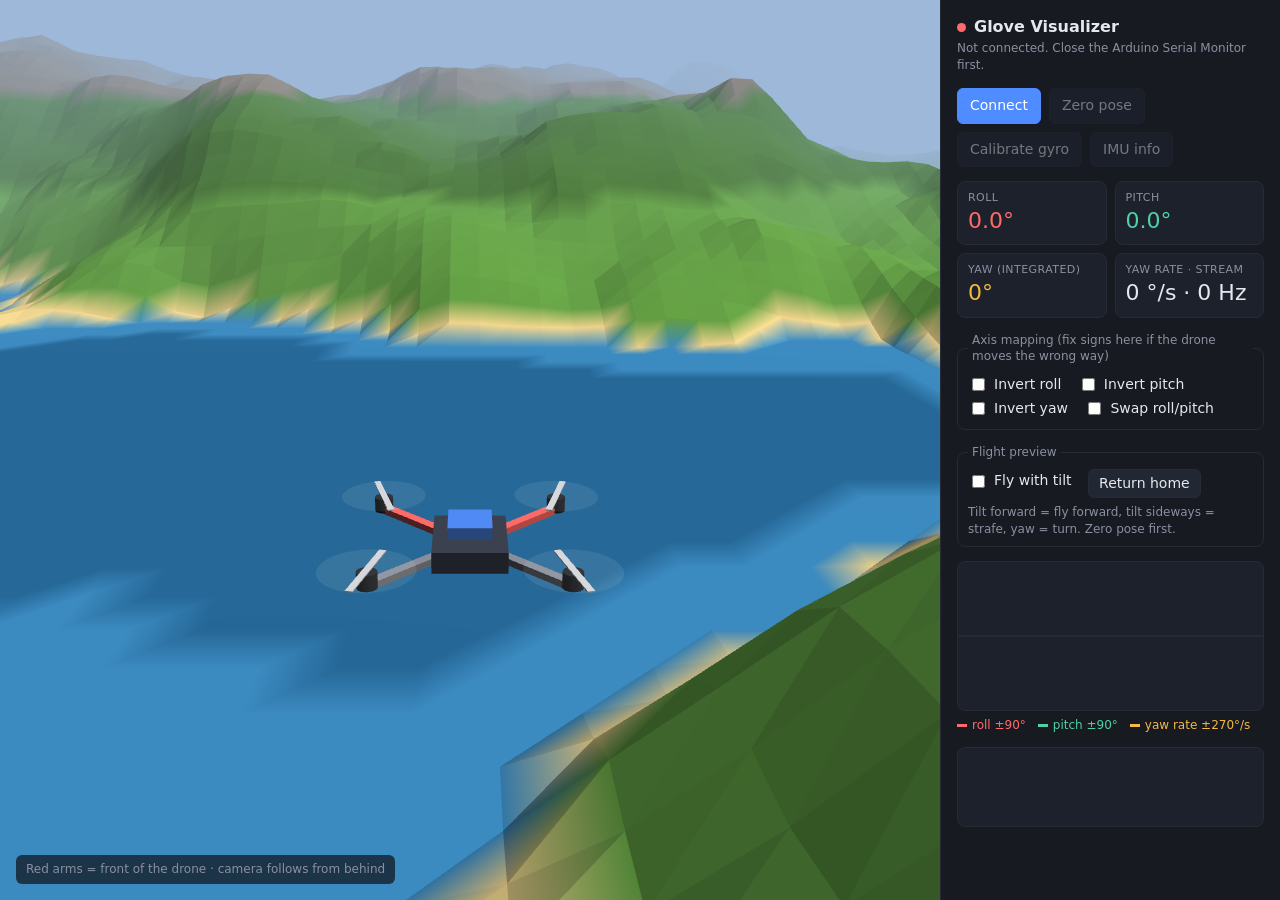
==== tools/visualizer/index.html @ 8fbd4a49 "Initial commit: glove firmware and 3D visualizer - NU-40 DK firmware streams roll/pitch/yaw rate fro" ====
<!doctype html>
<html lang="en">
<head>
<meta charset="utf-8">
<meta name="viewport" content="width=device-width, initial-scale=1">
<title>Glove Visualizer</title>
<style>
  :root {
    --bg: #0f1115; --panel: #171a21; --border: #262b36; --text: #e6e8ee; --muted: #8a90a0;
    --accent: #4f8cff; --roll: #ff6b6b; --pitch: #4fd1a5; --yaw: #f5b942; --ok: #4fd1a5; --bad: #ff6b6b;
  }
  * { box-sizing: border-box; }
  html, body { height: 100%; }
  body {
    margin: 0; background: var(--bg); color: var(--text);
    font: 14px/1.4 system-ui, -apple-system, "Segoe UI", sans-serif;
    display: grid; grid-template-columns: 1fr 340px; overflow: hidden;
  }
  #view { position: relative; min-width: 0; min-height: 0; }
  #view canvas { display: block; width: 100%; height: 100%; }
  #hint {
    position: absolute; left: 16px; bottom: 16px; color: var(--muted); font-size: 12px;
    background: rgba(15,17,21,.7); padding: 6px 10px; border-radius: 6px;
  }
  aside {
    background: var(--panel); border-left: 1px solid var(--border);
    padding: 16px; display: flex; flex-direction: column; gap: 14px; overflow-y: auto;
  }
  h1 { font-size: 16px; margin: 0; display: flex; align-items: center; gap: 8px; }
  .dot { width: 9px; height: 9px; border-radius: 50%; background: var(--bad); }
  .dot.on { background: var(--ok); }
  #status { color: var(--muted); font-size: 12px; margin-top: 2px; }
  .buttons { display: flex; flex-wrap: wrap; gap: 8px; }
  button {
    background: #222734; color: var(--text); border: 1px solid var(--border);
    padding: 7px 12px; border-radius: 6px; font: inherit; cursor: pointer;
  }
  button:hover:not(:disabled) { border-color: var(--accent); }
  button.primary { background: var(--accent); border-color: var(--accent); color: #fff; }
  button:disabled { opacity: .45; cursor: default; }
  .readouts { display: grid; grid-template-columns: 1fr 1fr; gap: 8px; }
  .card { background: #1d212b; border: 1px solid var(--border); border-radius: 8px; padding: 8px 10px; }
  .card .label { font-size: 11px; color: var(--muted); text-transform: uppercase; letter-spacing: .04em; }
  .card .value { font-size: 22px; font-variant-numeric: tabular-nums; }
  .roll .value { color: var(--roll); } .pitch .value { color: var(--pitch); } .yaw .value { color: var(--yaw); }
  fieldset { border: 1px solid var(--border); border-radius: 8px; margin: 0; padding: 8px 10px; }
  legend { color: var(--muted); font-size: 12px; padding: 0 4px; }
  label.chk { display: inline-flex; align-items: center; gap: 6px; margin: 2px 12px 2px 0; cursor: pointer; }
  #chart { width: 100%; height: 150px; background: #1d212b; border: 1px solid var(--border); border-radius: 8px; }
  .legend { display: flex; gap: 12px; font-size: 12px; color: var(--muted); }
  .legend span::before { content: ""; display: inline-block; width: 10px; height: 3px; margin-right: 5px; vertical-align: middle; background: currentColor; }
  #log {
    margin: 0; min-height: 80px; max-height: 160px; overflow-y: auto; font: 12px/1.35 ui-monospace, Consolas, monospace;
    background: #1d212b; border: 1px solid var(--border); border-radius: 8px; padding: 8px; color: var(--muted); white-space: pre-wrap;
  }
  @media (max-width: 760px) {
    body { grid-template-columns: 1fr; grid-template-rows: 55vh auto; overflow: auto; }
    aside { border-left: 0; border-top: 1px solid var(--border); }
  }
</style>
</head>
<body>
  <div id="view"><div id="hint">Red arms = front of the drone · camera follows from behind</div></div>
  <aside>
    <div>
      <h1><span id="dot" class="dot"></span>Glove Visualizer</h1>
      <div id="status">Not connected. Close the Arduino Serial Monitor first.</div>
    </div>
    <div class="buttons">
      <button id="connect" class="primary">Connect</button>
      <button id="zero" disabled title="Sends 'c': current hand pose becomes level">Zero pose</button>
      <button id="gyro" disabled title="Sends 'g': re-measures gyro bias, keep the glove still ~1 s">Calibrate gyro</button>
      <button id="info" disabled title="Sends 'i': prints IMU info">IMU info</button>
    </div>
    <div class="readouts">
      <div class="card roll"><div class="label">Roll</div><div class="value" id="vRoll">0.0°</div></div>
      <div class="card pitch"><div class="label">Pitch</div><div class="value" id="vPitch">0.0°</div></div>
      <div class="card yaw"><div class="label">Yaw (integrated)</div><div class="value" id="vYaw">0.0°</div></div>
      <div class="card"><div class="label">Yaw rate · Stream</div><div class="value" id="vRate">0 °/s</div></div>
    </div>
    <fieldset>
      <legend>Axis mapping (fix signs here if the drone moves the wrong way)</legend>
      <label class="chk"><input type="checkbox" id="invRoll">Invert roll</label>
      <label class="chk"><input type="checkbox" id="invPitch">Invert pitch</label>
      <label class="chk"><input type="checkbox" id="invYaw">Invert yaw</label>
      <label class="chk"><input type="checkbox" id="swapRP">Swap roll/pitch</label>
    </fieldset>
    <fieldset>
      <legend>Flight preview</legend>
      <label class="chk"><input type="checkbox" id="fly">Fly with tilt</label>
      <button id="home" style="padding:4px 10px">Return home</button>
      <div id="flightInfo" style="color:var(--muted);font-size:12px;margin-top:6px">Tilt forward = fly forward, tilt sideways = strafe, yaw = turn. Zero pose first.</div>
    </fieldset>
    <div>
      <canvas id="chart"></canvas>
      <div class="legend">
        <span style="color:var(--roll)">roll ±90°</span>
        <span style="color:var(--pitch)">pitch ±90°</span>
        <span style="color:var(--yaw)">yaw rate ±270°/s</span>
      </div>
    </div>
    <pre id="log"></pre>
  </aside>

<script src="three.min.js"></script>
<script>
// ---------- Stream format from firmware/glove/glove.ino ----------
// G,<seq>,<roll_deg>,<pitch_deg>,<yaw_rate_dps>,<flex0>,<flex1>  at 50 Hz
const SAMPLE_DT = 0.02;       // s per sample (seq step)
const YAW_DEADBAND = 1.0;     // dps; ignore gyro noise so integrated yaw does not creep
const HISTORY = 500;          // chart samples (10 s)

const $ = (id) => document.getElementById(id);
const state = { roll: 0, pitch: 0, yaw: 0, yawRate: 0, lastSeq: null, samples: 0, hz: 0 };
const history = [];

// ---------- Axis mapping toggles (remembered per browser) ----------
const opts = { invRoll: false, invPitch: false, invYaw: false, swapRP: false, fly: false };
// v2: firmware now outputs the drone-frame sign convention, so old saved inversions are dropped.
const OPTS_KEY = 'gloveVizOpts.v2';
try { Object.assign(opts, JSON.parse(localStorage.getItem(OPTS_KEY) || '{}')); } catch {}
for (const k of Object.keys(opts)) {
  $(k).checked = opts[k];
  $(k).onchange = () => {
    opts[k] = $(k).checked;
    try { localStorage.setItem(OPTS_KEY, JSON.stringify(opts)); } catch {}
  };
}

function mapped() {
  let r = state.roll, p = state.pitch;
  if (opts.swapRP) [r, p] = [p, r];
  return {
    roll: opts.invRoll ? -r : r,
    pitch: opts.invPitch ? -p : p,
    yaw: opts.invYaw ? -state.yaw : state.yaw,
    yawRate: opts.invYaw ? -state.yawRate : state.yawRate,
  };
}

// ---------- Log ----------
function log(msg) {
  const el = $('log');
  el.textContent += msg + '\n';
  const lines = el.textContent.split('\n');
  if (lines.length > 80) el.textContent = lines.slice(-80).join('\n');
  el.scrollTop = el.scrollHeight;
}

// ---------- Web Serial ----------
let port = null, reader = null, writer = null, pipeDone = null;

function setConnected(on) {
  $('dot').classList.toggle('on', on);
  $('connect').textContent = on ? 'Disconnect' : 'Connect';
  $('zero').disabled = !on;
  $('gyro').disabled = !on;
  $('info').disabled = !on;
  $('status').textContent = on ? 'Connected, waiting for data…' : 'Not connected. Close the Arduino Serial Monitor first.';
}

async function connect() {
  if (!('serial' in navigator)) { log('Web Serial is not available. Use Chrome or Edge.'); return; }
  try {
    port = await navigator.serial.requestPort();
    await port.open({ baudRate: 115200 });
  } catch (e) {
    log('Could not open port: ' + e.message + '\n(Is the Arduino Serial Monitor still open?)');
    port = null;
    return;
  }
  writer = port.writable.getWriter();
  state.lastSeq = null;
  setConnected(true);
  readLoop();
}

async function disconnect() {
  try { await reader?.cancel(); } catch {}
  try { await pipeDone; } catch {}
  try { writer?.releaseLock(); } catch {}
  try { await port?.close(); } catch {}
  port = reader = writer = pipeDone = null;
  setConnected(false);
}

async function readLoop() {
  const decoder = new TextDecoderStream();
  pipeDone = port.readable.pipeTo(decoder.writable).catch(() => {});
  reader = decoder.readable.getReader();
  let buf = '';
  try {
    for (;;) {
      const { value, done } = await reader.read();
      if (done) break;
      buf += value;
      let i;
      while ((i = buf.indexOf('\n')) >= 0) {
        handleLine(buf.slice(0, i).trim());
        buf = buf.slice(i + 1);
      }
    }
  } catch (e) {
    log('Read stopped: ' + e.message);
  }
  if (port) disconnect();
}

async function send(ch) {
  try { await writer?.write(new TextEncoder().encode(ch)); } catch (e) { log('Send failed: ' + e.message); }
}

function handleLine(line) {
  if (!line) return;
  if (!line.startsWith('G,')) { log(line); return; }
  const p = line.split(',');
  if (p.length < 5) return;
  const seq = Number(p[1]);
  // Seq gaps give the real elapsed time; a reset board (seq goes backwards) contributes 0.
  const steps = state.lastSeq === null ? 0 : Math.min(Math.max(seq - state.lastSeq, 0), 50);
  state.lastSeq = seq;
  state.roll = Number(p[2]);
  state.pitch = Number(p[3]);
  state.yawRate = Number(p[4]);
  if (Math.abs(state.yawRate) > YAW_DEADBAND) state.yaw += state.yawRate * steps * SAMPLE_DT;
  state.samples++;
  const m = mapped();
  history.push([m.roll, m.pitch, m.yawRate]);
  if (history.length > HISTORY) history.shift();
}

$('connect').onclick = () => (port ? disconnect() : connect());
$('zero').onclick = () => { send('c'); state.yaw = 0; };
$('gyro').onclick = () => { send('g'); log('Calibrating gyro, keep the glove still…'); };
$('info').onclick = () => send('i');
if ('serial' in navigator) {
  navigator.serial.addEventListener('disconnect', (e) => { if (e.target === port) { log('Device unplugged.'); disconnect(); } });
} else {
  log('Web Serial is not available in this browser. Open this page in Chrome or Edge.');
}

setInterval(() => {
  state.hz = state.samples;
  state.samples = 0;
  if (port) $('status').textContent = state.hz ? `Streaming at ${state.hz} Hz` : 'Connected, no data (check the board is running glove.ino)';
}, 1000);

// ---------- 3D scene: a quadcopter that follows the glove ----------
const view = $('view');
const renderer = new THREE.WebGLRenderer({ antialias: true });
renderer.setPixelRatio(window.devicePixelRatio);
view.prepend(renderer.domElement);

const SKY = 0x9db8d9;
const scene = new THREE.Scene();
scene.background = new THREE.Color(SKY);
scene.fog = new THREE.Fog(SKY, 70, 190);
const camera = new THREE.PerspectiveCamera(50, 1, 0.1, 600);

scene.add(new THREE.HemisphereLight(0xeaf2ff, 0x4a3f30, 0.6));
const sun = new THREE.DirectionalLight(0xfff3dd, 0.8);
sun.position.set(60, 100, 40);
scene.add(sun);

// ---------- Procedural terrain (infinite: the mesh re-centres under the drone) ----------
// 1 unit = 1 m. Heights come from fractal value noise, so the same world spot always
// has the same height no matter where the mesh is centred.
function hash(x, z) {
  let h = (Math.imul(x, 374761393) + Math.imul(z, 668265263)) | 0;
  h = Math.imul(h ^ (h >>> 13), 1274126177);
  return ((h ^ (h >>> 16)) >>> 0) / 4294967296;
}
function valueNoise(x, z) {
  const xi = Math.floor(x), zi = Math.floor(z);
  const xf = x - xi, zf = z - zi;
  const u = xf * xf * (3 - 2 * xf), v = zf * zf * (3 - 2 * zf);
  const a = hash(xi, zi), b = hash(xi + 1, zi), c = hash(xi, zi + 1), d = hash(xi + 1, zi + 1);
  return a + (b - a) * u + (c - a) * v + (a - b - c + d) * u * v;
}
function terrainHeight(x, z) {
  let n = 0, amp = 0.5, f = 0.011;
  for (let o = 0; o < 5; o++) { n += amp * valueNoise(x * f + 100, z * f + 100); amp *= 0.5; f *= 2; }
  n /= 0.96875;                                   // normalise 5 octaves to 0..1
  return Math.pow(n, 1.7) * 75 - 12;              // < 0 is under water
}
const TERRAIN_COLORS = [                          // [max height, color]
  [-4, new THREE.Color(0x1d5580)], [0, new THREE.Color(0x2f72a3)],     // deep / shallow water
  [1.5, new THREE.Color(0xc2ad74)], [10, new THREE.Color(0x4f8236)],   // sand / grass
  [20, new THREE.Color(0x3a6229)], [30, new THREE.Color(0x6b6257)],    // forest / rock
  [Infinity, new THREE.Color(0xe8ecf0)],                               // snow
];
function terrainColor(h) {
  for (const [max, c] of TERRAIN_COLORS) if (h < max) return c;
}

const T_SIZE = 400, T_SEG = 160, T_CELL = T_SIZE / T_SEG;
const terrainGeo = new THREE.PlaneGeometry(T_SIZE, T_SIZE, T_SEG, T_SEG);
terrainGeo.rotateX(-Math.PI / 2);
const tPos = terrainGeo.attributes.position;
const tBase = Float32Array.from(tPos.array);       // local x/z of every vertex
terrainGeo.setAttribute('color', new THREE.BufferAttribute(new Float32Array(tPos.count * 3), 3));
const terrain = new THREE.Mesh(terrainGeo, new THREE.MeshStandardMaterial({
  vertexColors: true, flatShading: true, roughness: 0.95, metalness: 0,
}));
scene.add(terrain);

function buildTerrain(cx, cz) {
  // Snap to the grid so vertices always land on the same world points (no "swimming").
  cx = Math.round(cx / T_CELL) * T_CELL;
  cz = Math.round(cz / T_CELL) * T_CELL;
  const col = terrainGeo.attributes.color;
  for (let i = 0; i < tPos.count; i++) {
    const h = terrainHeight(cx + tBase[i * 3], cz + tBase[i * 3 + 2]);
    tPos.setY(i, Math.max(h, 0));
    const c = terrainColor(h);
    col.setXYZ(i, c.r, c.g, c.b);
  }
  tPos.needsUpdate = true;
  col.needsUpdate = true;
  terrainGeo.computeBoundingSphere();
  terrain.position.set(cx, 0, cz);
}

// Blob shadow under the drone: cheap depth cue for height above ground
const shadow = new THREE.Mesh(new THREE.CircleGeometry(1.5, 32),
  new THREE.MeshBasicMaterial({ color: 0x000000, transparent: true, opacity: 0.3, depthWrite: false }));
shadow.rotation.x = -Math.PI / 2;
scene.add(shadow);

const drone = new THREE.Group();
scene.add(drone);
const mat = (color, extra = {}) => new THREE.MeshStandardMaterial({ color, roughness: 0.6, metalness: 0.2, ...extra });

drone.add(new THREE.Mesh(new THREE.BoxGeometry(0.75, 0.22, 0.95), mat(0x3a4150)));
const canopy = new THREE.Mesh(new THREE.BoxGeometry(0.45, 0.12, 0.5), mat(0x4f8cff));
canopy.position.set(0, 0.17, -0.1);
drone.add(canopy);

// Front is -Z. Front arms red, rear arms grey, so heading is obvious.
const rotors = [];
const R = 0.95;
[[-R, -R, 0xff6b6b, 1], [R, -R, 0xff6b6b, -1], [-R, R, 0x8a90a0, -1], [R, R, 0x8a90a0, 1]].forEach(([x, z, color, dir]) => {
  const len = Math.hypot(x, z);
  const arm = new THREE.Mesh(new THREE.BoxGeometry(0.11, 0.07, len), mat(color));
  arm.position.set(x / 2, 0, z / 2);
  arm.rotation.y = Math.atan2(x, z);
  drone.add(arm);

  const motor = new THREE.Mesh(new THREE.CylinderGeometry(0.1, 0.1, 0.16, 20), mat(0x22262f));
  motor.position.set(x, 0.06, z);
  drone.add(motor);

  const disc = new THREE.Mesh(new THREE.CylinderGeometry(0.46, 0.46, 0.01, 40),
    mat(0xffffff, { transparent: true, opacity: 0.08 }));
  disc.position.set(x, 0.15, z);
  drone.add(disc);

  const blade = new THREE.Mesh(new THREE.BoxGeometry(0.9, 0.012, 0.07), mat(0xd7dbe5));
  blade.position.set(x, 0.155, z);
  blade.userData.dir = dir;
  drone.add(blade);
  rotors.push(blade);
});

function resize() {
  const w = view.clientWidth, h = view.clientHeight;
  renderer.setSize(w, h, false);
  camera.aspect = w / Math.max(h, 1);
  camera.updateProjectionMatrix();
}
new ResizeObserver(resize).observe(view);
resize();

// ---------- Strip chart ----------
const chart = $('chart');
const ctx = chart.getContext('2d');
const css = (v) => getComputedStyle(document.documentElement).getPropertyValue(v).trim();
const series = [[0, 90, css('--roll')], [1, 90, css('--pitch')], [2, 270, css('--yaw')]];

function drawChart() {
  const dpr = window.devicePixelRatio || 1;
  const w = chart.clientWidth, h = chart.clientHeight;
  if (chart.width !== w * dpr || chart.height !== h * dpr) { chart.width = w * dpr; chart.height = h * dpr; }
  ctx.setTransform(dpr, 0, 0, dpr, 0, 0);
  ctx.clearRect(0, 0, w, h);
  ctx.strokeStyle = '#2c3240';
  ctx.lineWidth = 1;
  ctx.beginPath(); ctx.moveTo(0, h / 2); ctx.lineTo(w, h / 2); ctx.stroke();
  for (const [idx, range, color] of series) {
    ctx.strokeStyle = color;
    ctx.lineWidth = 1.5;
    ctx.beginPath();
    history.forEach((s, i) => {
      const x = (i / (HISTORY - 1)) * w;
      const y = h / 2 - Math.max(-1, Math.min(1, s[idx] / range)) * (h / 2 - 4);
      i ? ctx.lineTo(x, y) : ctx.moveTo(x, y);
    });
    ctx.stroke();
  }
}

// ---------- Flight preview: simple velocity model, like the sim bridge will use ----------
const HOVER_AGL = 9;          // m above ground (no throttle input yet)
const TILT_DEADBAND = 3;      // deg of tilt ignored, so a resting hand does not drift
const FULL_TILT = 30;         // deg of tilt for full speed
const MAX_SPEED = 15;         // m/s
const flight = { pos: new THREE.Vector3(0, 0, 0), vel: new THREE.Vector3(), alt: HOVER_AGL, terrainAt: null };

function tiltAxis(deg) {
  const a = Math.abs(deg);
  if (a < TILT_DEADBAND) return 0;
  return Math.sign(deg) * Math.min((a - TILT_DEADBAND) / (FULL_TILT - TILT_DEADBAND), 1);
}

// Home = nearest low, dry spot with an open view ahead (-Z), searched outward from the origin.
const HOME = (() => {
  for (let r = 0; r < 3000; r += 10) {
    for (let a = 0; a < 2 * Math.PI; a += 0.4) {
      const x = r * Math.cos(a), z = r * Math.sin(a), h = terrainHeight(x, z);
      if (h < 2 || h > 6) continue;
      let open = true;
      for (let d = 20; d <= 100 && open; d += 20) open = terrainHeight(x, z - d) < h + 10;
      if (open) return new THREE.Vector3(x, 0, z);
    }
  }
  return new THREE.Vector3();
})();

function goHome() {
  flight.pos.copy(HOME);
  flight.vel.set(0, 0, 0);
  flight.alt = Math.max(terrainHeight(HOME.x, HOME.z), 0) + HOVER_AGL;
  buildTerrain(HOME.x, HOME.z);
  flight.terrainAt = HOME.clone();
  camera.position.set(HOME.x, flight.alt + 4, HOME.z + 9);
}
$('home').onclick = goHome;
goHome();

// ---------- Render loop ----------
const D2R = Math.PI / 180;
const shown = { roll: 0, pitch: 0, yaw: 0 };
const clock = new THREE.Clock();
const fwd = new THREE.Vector3(), right = new THREE.Vector3(), target = new THREE.Vector3();
function frame() {
  requestAnimationFrame(frame);
  const dt = Math.min(clock.getDelta(), 0.05);
  const m = mapped();
  // Light smoothing so 50 Hz data looks fluid at 60+ fps
  shown.roll += (m.roll - shown.roll) * 0.35;
  shown.pitch += (m.pitch - shown.pitch) * 0.35;
  shown.yaw += (m.yaw - shown.yaw) * 0.35;
  // +pitch = nose up, +roll = right side down, +yaw = nose right
  drone.rotation.set(shown.pitch * D2R, -shown.yaw * D2R, -shown.roll * D2R, 'YXZ');
  for (const b of rotors) b.rotation.y += 0.45 * b.userData.dir;

  // Heading vectors (front of the drone is -Z at yaw 0)
  const psi = shown.yaw * D2R;
  fwd.set(Math.sin(psi), 0, -Math.cos(psi));
  right.set(Math.cos(psi), 0, Math.sin(psi));

  // Nose down (negative pitch) flies forward, right side down (positive roll) strafes right
  target.set(0, 0, 0);
  if (opts.fly) {
    target.addScaledVector(fwd, -tiltAxis(m.pitch) * MAX_SPEED);
    target.addScaledVector(right, tiltAxis(m.roll) * MAX_SPEED);
  }
  flight.vel.lerp(target, Math.min(1, dt * 2.5));
  flight.pos.addScaledVector(flight.vel, dt);

  // Altitude hold above the terrain, smoothed so it glides over hills
  const ground = Math.max(terrainHeight(flight.pos.x, flight.pos.z), 0);
  flight.alt += (ground + HOVER_AGL - flight.alt) * Math.min(1, dt * 1.5);
  flight.alt = Math.max(flight.alt, ground + 2);
  drone.position.set(flight.pos.x, flight.alt, flight.pos.z);
  shadow.position.set(flight.pos.x, ground + 0.15, flight.pos.z);
  shadow.material.opacity = 0.35 * Math.max(0, 1 - (flight.alt - ground) / 30);

  // Keep the terrain mesh centred under the drone
  if (Math.hypot(flight.pos.x - flight.terrainAt.x, flight.pos.z - flight.terrainAt.z) > 25) {
    buildTerrain(flight.pos.x, flight.pos.z);
    flight.terrainAt.copy(flight.pos);
  }

  // Chase camera: behind and above, looking a little ahead of the drone
  target.copy(drone.position).addScaledVector(fwd, -9);
  target.y += 4;
  camera.position.lerp(target, Math.min(1, dt * 5));
  camera.position.y = Math.max(camera.position.y, Math.max(terrainHeight(camera.position.x, camera.position.z), 0) + 1.5);
  target.copy(drone.position).addScaledVector(fwd, 3);
  camera.lookAt(target);

  const speed = Math.hypot(flight.vel.x, flight.vel.z);
  $('flightInfo').textContent = opts.fly
    ? `Speed ${speed.toFixed(1)} m/s · altitude ${(flight.alt - ground).toFixed(0)} m above ground · ${Math.hypot(flight.pos.x, flight.pos.z).toFixed(0)} m from home`
    : 'Tilt forward = fly forward, tilt sideways = strafe, yaw = turn. Zero pose first.';

  $('vRoll').textContent = m.roll.toFixed(1) + '°';
  $('vPitch').textContent = m.pitch.toFixed(1) + '°';
  $('vYaw').textContent = m.yaw.toFixed(0) + '°';
  $('vRate').textContent = `${m.yawRate.toFixed(0)} °/s · ${state.hz} Hz`;

  drawChart();
  renderer.render(scene, camera);
}
frame();
</script>
</body>
</html>
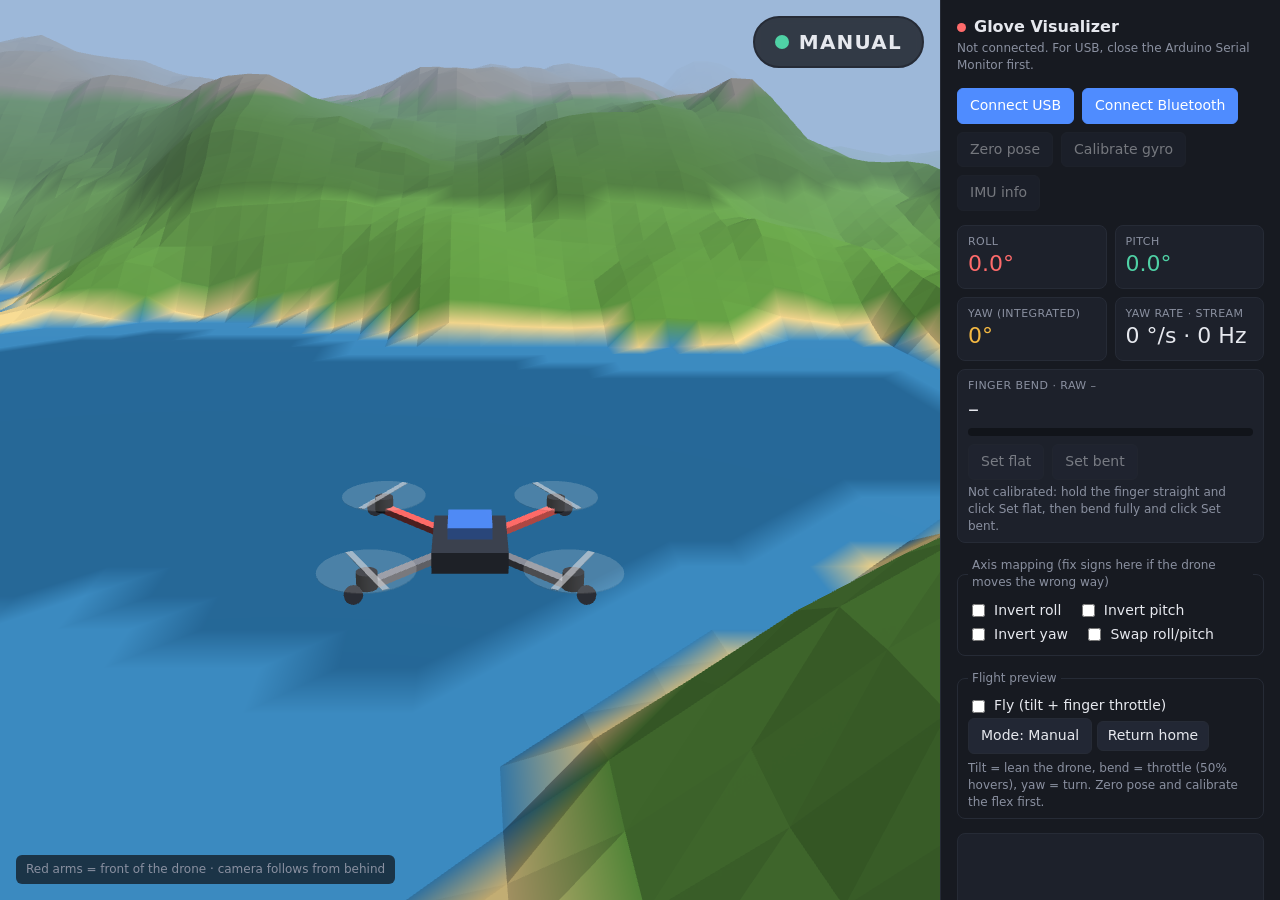
==== commit 4902b0a1: "Add flex throttle, buttons, AI mode, BLE link and flight physics Firmware: - Flex sensor on A1 (P0.0" ====
--- a/tools/visualizer/index.html
+++ b/tools/visualizer/index.html
@@ -21,6 +21,30 @@
   #hint {
     position: absolute; left: 16px; bottom: 16px; color: var(--muted); font-size: 12px;
     background: rgba(15,17,21,.7); padding: 6px 10px; border-radius: 6px;
+  }
+  #modeBadge {
+    position: absolute; top: 16px; right: 16px; display: flex; align-items: center; gap: 10px;
+    padding: 10px 20px; border-radius: 999px; font-weight: 700; font-size: 20px; letter-spacing: .06em;
+    background: rgba(15,17,21,.75); border: 2px solid var(--border); color: var(--text);
+    backdrop-filter: blur(4px); transition: background .2s, border-color .2s, color .2s;
+  }
+  #modeBadge .pip { width: 14px; height: 14px; border-radius: 50%; background: var(--ok); }
+  #modeBadge.ai {
+    padding: 14px 28px; font-size: 34px; letter-spacing: .1em;
+    background: var(--yaw); border-color: #fff; color: #1a1305;
+    box-shadow: 0 0 0 0 rgba(245,185,66,.7); animation: aiGlow 1.4s ease-out infinite;
+  }
+  #modeBadge.ai .pip { width: 20px; height: 20px; background: #1a1305; animation: pulse 1s ease-in-out infinite; }
+  #aiBanner {
+    position: absolute; left: 0; right: 0; top: 0; height: 6px; background: var(--yaw);
+    display: none; animation: pulse 1s ease-in-out infinite;
+  }
+  #view.ai #aiBanner { display: block; }
+  #view.ai { box-shadow: inset 0 0 0 4px var(--yaw); }
+  @keyframes pulse { 50% { opacity: .35; } }
+  @keyframes aiGlow { 70%, 100% { box-shadow: 0 0 0 22px rgba(245,185,66,0); } }
+  @media (prefers-reduced-motion: reduce) {
+    #modeBadge.ai, #modeBadge.ai .pip, #aiBanner { animation: none; }
   }
   aside {
     background: var(--panel); border-left: 1px solid var(--border);
@@ -60,14 +84,15 @@
 </style>
 </head>
 <body>
-  <div id="view"><div id="hint">Red arms = front of the drone · camera follows from behind</div></div>
+  <div id="view"><div id="aiBanner"></div><div id="modeBadge" role="status" aria-live="polite"><span class="pip"></span><span id="modeBadgeText">MANUAL</span></div><div id="hint">Red arms = front of the drone · camera follows from behind</div></div>
   <aside>
     <div>
       <h1><span id="dot" class="dot"></span>Glove Visualizer</h1>
-      <div id="status">Not connected. Close the Arduino Serial Monitor first.</div>
+      <div id="status">Not connected. For USB, close the Arduino Serial Monitor first.</div>
     </div>
     <div class="buttons">
-      <button id="connect" class="primary">Connect</button>
+      <button id="connect" class="primary">Connect USB</button>
+      <button id="connectBle" class="primary">Connect Bluetooth</button>
       <button id="zero" disabled title="Sends 'c': current hand pose becomes level">Zero pose</button>
       <button id="gyro" disabled title="Sends 'g': re-measures gyro bias, keep the glove still ~1 s">Calibrate gyro</button>
       <button id="info" disabled title="Sends 'i': prints IMU info">IMU info</button>
@@ -77,6 +102,16 @@
       <div class="card pitch"><div class="label">Pitch</div><div class="value" id="vPitch">0.0°</div></div>
       <div class="card yaw"><div class="label">Yaw (integrated)</div><div class="value" id="vYaw">0.0°</div></div>
       <div class="card"><div class="label">Yaw rate · Stream</div><div class="value" id="vRate">0 °/s</div></div>
+      <div class="card" style="grid-column: span 2">
+        <div class="label">Finger bend · raw <span id="vFlexRaw">–</span></div>
+        <div class="value" id="vBend">–</div>
+        <div style="height:8px;background:#11141a;border-radius:4px;margin-top:4px;overflow:hidden"><div id="bendBar" style="height:100%;width:0;background:var(--accent)"></div></div>
+        <div class="buttons" style="margin-top:8px">
+          <button id="flexFlat" disabled title="Hold the finger straight, then click">Set flat</button>
+          <button id="flexBent" disabled title="Bend the finger fully, then click">Set bent</button>
+        </div>
+        <div id="flexCal" style="color:var(--muted);font-size:12px;margin-top:4px"></div>
+      </div>
     </div>
     <fieldset>
       <legend>Axis mapping (fix signs here if the drone moves the wrong way)</legend>
@@ -87,9 +122,10 @@
     </fieldset>
     <fieldset>
       <legend>Flight preview</legend>
-      <label class="chk"><input type="checkbox" id="fly">Fly with tilt</label>
+      <label class="chk"><input type="checkbox" id="fly">Fly (tilt + finger throttle)</label>
+      <button id="mode" title="Thumb button (or M key)">Mode: Manual</button>
       <button id="home" style="padding:4px 10px">Return home</button>
-      <div id="flightInfo" style="color:var(--muted);font-size:12px;margin-top:6px">Tilt forward = fly forward, tilt sideways = strafe, yaw = turn. Zero pose first.</div>
+      <div id="flightInfo" style="color:var(--muted);font-size:12px;margin-top:6px;white-space:pre-line">Tilt = lean the drone, bend = throttle (50% hovers), yaw = turn. Thumb button (or M) switches Manual / AI. Middle finger button (or hold L) flashes the drone LEDs.</div>
     </fieldset>
     <div>
       <canvas id="chart"></canvas>
@@ -138,6 +174,57 @@
   };
 }
 
+// ---------- Flex sensor: raw ADC -> bend 0..1 using a saved flat/bent calibration ----------
+const FLEX_KEY = 'gloveVizFlex.v1';
+const flex = { raw: null, recent: [], flat: null, bent: null, bend: 0 };
+try { Object.assign(flex, JSON.parse(localStorage.getItem(FLEX_KEY) || '{}')); } catch {}
+const flexReady = () => flex.flat !== null && flex.bent !== null && Math.abs(flex.bent - flex.flat) >= 30;
+
+function flexMean() {   // average of the last ~0.5 s (25 samples)
+  if (flex.recent.length < 10) return null;
+  return flex.recent.reduce((a, b) => a + b, 0) / flex.recent.length;
+}
+function saveFlex() {
+  try { localStorage.setItem(FLEX_KEY, JSON.stringify({ flat: flex.flat, bent: flex.bent })); } catch {}
+}
+function calibrateFlex(which) {
+  const v = flexMean();
+  if (v === null) { log('Flex: no data yet. Is the sensor wired and the glove streaming?'); return; }
+  flex[which] = Math.round(v);
+  saveFlex();
+  if (flexReady()) log(`Flex calibrated: flat=${flex.flat}, bent=${flex.bent}`);
+  else if (flex.flat !== null && flex.bent !== null) log('Flex: flat and bent are too close together. Bend the finger further.');
+}
+$('flexFlat').onclick = () => calibrateFlex('flat');
+$('flexBent').onclick = () => calibrateFlex('bent');
+
+// ---------- Buttons and flight mode ----------
+// Firmware sends a bitmask: bit0 = middle finger (flash LEDs while held), bit1 = thumb (toggle mode).
+const buttons = { mask: 0, middle: false, key: false };
+const mode = { ai: false, aiYaw: 0 };
+function setMode(ai) {
+  mode.ai = ai;
+  if (ai) mode.aiYaw = shown.yaw;
+  $('mode').textContent = ai ? 'Mode: AI (circling)' : 'Mode: Manual';
+  $('modeBadge').classList.toggle('ai', ai);
+  $('view').classList.toggle('ai', ai);
+  $('modeBadgeText').textContent = ai ? 'AI MODE' : 'MANUAL';
+  log(ai ? 'AI mode: hovering in a circle (placeholder)' : 'Manual mode');
+}
+$('mode').onclick = () => setMode(!mode.ai);
+addEventListener('keydown', (e) => {
+  if (e.repeat) return;
+  if (e.key === 'm' || e.key === 'M') setMode(!mode.ai);
+  if (e.key === 'l' || e.key === 'L') buttons.key = true;
+});
+addEventListener('keyup', (e) => { if (e.key === 'l' || e.key === 'L') buttons.key = false; });
+function onButtons(mask) {
+  const pressed = mask & ~buttons.mask;
+  if (pressed & 2) setMode(!mode.ai);          // thumb: toggle on press
+  buttons.middle = !!(mask & 1);               // middle finger: LEDs flash while held
+  buttons.mask = mask;
+}
+
 // ---------- Log ----------
 function log(msg) {
   const el = $('log');
@@ -147,67 +234,118 @@
   el.scrollTop = el.scrollHeight;
 }
 
-// ---------- Web Serial ----------
-let port = null, reader = null, writer = null, pipeDone = null;
-
-function setConnected(on) {
+// ---------- Link to the glove: USB serial (Web Serial) or Bluetooth LE (Web Bluetooth) ----------
+// Both carry the same text lines. Over BLE the glove acts as a Nordic UART Service device.
+const NUS = {
+  service: '6e400001-b5a3-f393-e0a9-e50e24dcca9e',
+  rx: '6e400002-b5a3-f393-e0a9-e50e24dcca9e',   // PC -> glove (commands)
+  tx: '6e400003-b5a3-f393-e0a9-e50e24dcca9e',   // glove -> PC (notifications)
+};
+let link = null;   // { kind: 'usb' | 'ble', send(text), close() }
+let rxBuf = '';
+
+function setConnected(on, kind) {
   $('dot').classList.toggle('on', on);
-  $('connect').textContent = on ? 'Disconnect' : 'Connect';
-  $('zero').disabled = !on;
-  $('gyro').disabled = !on;
-  $('info').disabled = !on;
-  $('status').textContent = on ? 'Connected, waiting for data…' : 'Not connected. Close the Arduino Serial Monitor first.';
-}
-
-async function connect() {
+  $('connect').textContent = on ? 'Disconnect' : 'Connect USB';
+  $('connectBle').textContent = on && kind === 'ble' ? 'Disconnect' : 'Connect Bluetooth';
+  $('connectBle').disabled = on && kind === 'usb';
+  $('connect').disabled = on && kind === 'ble';
+  for (const id of ['zero', 'gyro', 'flexFlat', 'flexBent', 'info']) $(id).disabled = !on;
+  $('status').textContent = on
+    ? `Connected over ${kind === 'ble' ? 'Bluetooth' : 'USB'}, waiting for data…`
+    : 'Not connected. For USB, close the Arduino Serial Monitor first.';
+}
+
+function feed(text) {   // split incoming text into lines (BLE notifications can cut a line in two)
+  rxBuf += text;
+  let i;
+  while ((i = rxBuf.indexOf('\n')) >= 0) {
+    handleLine(rxBuf.slice(0, i).trim());
+    rxBuf = rxBuf.slice(i + 1);
+  }
+}
+
+async function connectUsb() {
   if (!('serial' in navigator)) { log('Web Serial is not available. Use Chrome or Edge.'); return; }
+  let port, writer, reader, pipeDone;
   try {
     port = await navigator.serial.requestPort();
     await port.open({ baudRate: 115200 });
   } catch (e) {
     log('Could not open port: ' + e.message + '\n(Is the Arduino Serial Monitor still open?)');
-    port = null;
     return;
   }
   writer = port.writable.getWriter();
-  state.lastSeq = null;
-  setConnected(true);
-  readLoop();
-}
-
-async function disconnect() {
-  try { await reader?.cancel(); } catch {}
-  try { await pipeDone; } catch {}
-  try { writer?.releaseLock(); } catch {}
-  try { await port?.close(); } catch {}
-  port = reader = writer = pipeDone = null;
-  setConnected(false);
-}
-
-async function readLoop() {
   const decoder = new TextDecoderStream();
   pipeDone = port.readable.pipeTo(decoder.writable).catch(() => {});
   reader = decoder.readable.getReader();
-  let buf = '';
+  const me = link = {
+    kind: 'usb', port,
+    send: (t) => writer.write(new TextEncoder().encode(t)),
+    async close() {
+      try { await reader.cancel(); } catch {}
+      try { await pipeDone; } catch {}
+      try { writer.releaseLock(); } catch {}
+      try { await port.close(); } catch {}
+    },
+  };
+  state.lastSeq = null; rxBuf = '';
+  setConnected(true, 'usb');
+  (async () => {
+    try {
+      for (;;) {
+        const { value, done } = await reader.read();
+        if (done) break;
+        feed(value);
+      }
+    } catch (e) { log('Read stopped: ' + e.message); }
+    if (link === me) disconnect();
+  })();
+}
+
+async function connectBle() {
+  if (!navigator.bluetooth) { log('Web Bluetooth is not available. Use Chrome or Edge.'); return; }
+  let device;
   try {
-    for (;;) {
-      const { value, done } = await reader.read();
-      if (done) break;
-      buf += value;
-      let i;
-      while ((i = buf.indexOf('\n')) >= 0) {
-        handleLine(buf.slice(0, i).trim());
-        buf = buf.slice(i + 1);
-      }
-    }
+    device = await navigator.bluetooth.requestDevice({ filters: [{ services: [NUS.service] }] });
+    $('status').textContent = 'Connecting to ' + (device.name || 'glove') + '…';
+    const server = await device.gatt.connect();
+    const svc = await server.getPrimaryService(NUS.service);
+    const tx = await svc.getCharacteristic(NUS.tx);
+    const rx = await svc.getCharacteristic(NUS.rx);
+    const decoder = new TextDecoder();
+    tx.addEventListener('characteristicvaluechanged', (e) => feed(decoder.decode(e.target.value, { stream: true })));
+    await tx.startNotifications();
+    const me = link = {
+      kind: 'ble',
+      send: (t) => {
+        const data = new TextEncoder().encode(t);
+        return rx.writeValueWithoutResponse ? rx.writeValueWithoutResponse(data) : rx.writeValue(data);
+      },
+      async close() { try { device.gatt.disconnect(); } catch {} },
+    };
+    device.addEventListener('gattserverdisconnected', () => {
+      if (link === me) { log('Bluetooth connection lost.'); link = null; setConnected(false); }
+    });
+    state.lastSeq = null; rxBuf = '';
+    setConnected(true, 'ble');
+    log('Connected to ' + (device.name || 'glove') + ' over Bluetooth.');
   } catch (e) {
-    log('Read stopped: ' + e.message);
-  }
-  if (port) disconnect();
+    try { device?.gatt.disconnect(); } catch {}
+    link = null; setConnected(false);
+    if (e.name !== 'NotFoundError') log('Bluetooth connect failed: ' + e.message);   // NotFoundError = user closed the picker
+  }
+}
+
+async function disconnect() {
+  const l = link;
+  link = null;
+  try { await l?.close(); } catch {}
+  setConnected(false);
 }
 
 async function send(ch) {
-  try { await writer?.write(new TextEncoder().encode(ch)); } catch (e) { log('Send failed: ' + e.message); }
+  try { await link?.send(ch); } catch (e) { log('Send failed: ' + e.message); }
 }
 
 function handleLine(line) {
@@ -222,6 +360,12 @@
   state.roll = Number(p[2]);
   state.pitch = Number(p[3]);
   state.yawRate = Number(p[4]);
+  if (p.length >= 8 && Number.isFinite(Number(p[7]))) onButtons(Number(p[7]) | 0);
+  if (p.length >= 6 && Number.isFinite(Number(p[5]))) {
+    flex.raw = Number(p[5]);
+    flex.recent.push(flex.raw);
+    if (flex.recent.length > 25) flex.recent.shift();
+  }
   if (Math.abs(state.yawRate) > YAW_DEADBAND) state.yaw += state.yawRate * steps * SAMPLE_DT;
   state.samples++;
   const m = mapped();
@@ -229,20 +373,24 @@
   if (history.length > HISTORY) history.shift();
 }
 
-$('connect').onclick = () => (port ? disconnect() : connect());
+$('connect').onclick = () => (link ? disconnect() : connectUsb());
+$('connectBle').onclick = () => (link ? disconnect() : connectBle());
 $('zero').onclick = () => { send('c'); state.yaw = 0; };
 $('gyro').onclick = () => { send('g'); log('Calibrating gyro, keep the glove still…'); };
 $('info').onclick = () => send('i');
 if ('serial' in navigator) {
-  navigator.serial.addEventListener('disconnect', (e) => { if (e.target === port) { log('Device unplugged.'); disconnect(); } });
+  navigator.serial.addEventListener('disconnect', (e) => { if (link?.port === e.target) { log('Device unplugged.'); disconnect(); } });
 } else {
   log('Web Serial is not available in this browser. Open this page in Chrome or Edge.');
 }
+if (!navigator.bluetooth) $('connectBle').title = 'Web Bluetooth is not available in this browser. Use Chrome or Edge.';
 
 setInterval(() => {
   state.hz = state.samples;
   state.samples = 0;
-  if (port) $('status').textContent = state.hz ? `Streaming at ${state.hz} Hz` : 'Connected, no data (check the board is running glove.ino)';
+  if (link) $('status').textContent = state.hz
+    ? `Streaming at ${state.hz} Hz over ${link.kind === 'ble' ? 'Bluetooth' : 'USB'}`
+    : 'Connected, no data (check the board is running glove.ino)';
 }, 1000);
 
 // ---------- 3D scene: a quadcopter that follows the glove ----------
@@ -338,6 +486,7 @@
 
 // Front is -Z. Front arms red, rear arms grey, so heading is obvious.
 const rotors = [];
+const leds = [];
 const R = 0.95;
 [[-R, -R, 0xff6b6b, 1], [R, -R, 0xff6b6b, -1], [-R, R, 0x8a90a0, -1], [R, R, 0x8a90a0, 1]].forEach(([x, z, color, dir]) => {
   const len = Math.hypot(x, z);
@@ -355,11 +504,20 @@
   disc.position.set(x, 0.15, z);
   drone.add(disc);
 
-  const blade = new THREE.Mesh(new THREE.BoxGeometry(0.9, 0.012, 0.07), mat(0xd7dbe5));
+  const blade = new THREE.Mesh(new THREE.BoxGeometry(0.9, 0.012, 0.07), mat(0xd7dbe5, { transparent: true }));
   blade.position.set(x, 0.155, z);
   blade.userData.dir = dir;
+  blade.userData.disc = disc;
+  blade.userData.speed = 0;   // 0..1 motor speed, eased toward its target
   drone.add(blade);
   rotors.push(blade);
+
+  // Status LED on the outside of each motor: red at the front, green at the rear
+  const led = new THREE.Mesh(new THREE.SphereGeometry(0.09, 12, 8), new THREE.MeshBasicMaterial({ color: 0x2a2d35 }));
+  led.position.set(x * 1.12, -0.04, z * 1.12);
+  led.userData.on = z < 0 ? 0xff3b3b : 0x3bff6a;
+  drone.add(led);
+  leds.push(led);
 });
 
 function resize() {
@@ -399,18 +557,22 @@
   }
 }
 
-// ---------- Flight preview: simple velocity model, like the sim bridge will use ----------
-const HOVER_AGL = 9;          // m above ground (no throttle input yet)
+// ---------- Flight preview: simple physics, like a real quadcopter ----------
+// Thrust acts along the drone's "up" axis. Throttle sets its size (50% = exactly cancels gravity
+// when level), tilt splits it into lift and sideways push. Tilting at low throttle sinks;
+// tilting at high throttle accelerates hard. Drag sets a terminal speed.
+const G = 9.81;
+const HOVER_AGL = 9;          // m above ground at start / for the automatic hover used until the flex is calibrated
 const TILT_DEADBAND = 3;      // deg of tilt ignored, so a resting hand does not drift
-const FULL_TILT = 30;         // deg of tilt for full speed
-const MAX_SPEED = 15;         // m/s
-const flight = { pos: new THREE.Vector3(0, 0, 0), vel: new THREE.Vector3(), alt: HOVER_AGL, terrainAt: null };
-
-function tiltAxis(deg) {
-  const a = Math.abs(deg);
-  if (a < TILT_DEADBAND) return 0;
-  return Math.sign(deg) * Math.min((a - TILT_DEADBAND) / (FULL_TILT - TILT_DEADBAND), 1);
-}
+const MAX_THRUST = 2 * G;     // m/s^2 at 100% throttle
+const DRAG_H = 0.7, DRAG_V = 1.2, DRAG_GROUND = 4;   // 1/s
+const HOVER_BAND = 0.04;      // bend 46..54% counts as exactly 50% throttle
+const flight = { pos: new THREE.Vector3(0, 0, 0), vel: new THREE.Vector3(), alt: HOVER_AGL, terrainAt: null, throttle: 0.5, auto: true, onGround: false };
+const tiltEuler = new THREE.Euler(), tiltUp = new THREE.Vector3();
+
+const AI_RADIUS = 20, AI_SPEED = 6;   // m, m/s
+const pct = (v) => Math.round(v * 100) + '%';
+const deadband = (deg) => Math.abs(deg) < TILT_DEADBAND ? 0 : deg - Math.sign(deg) * TILT_DEADBAND;
 
 // Home = nearest low, dry spot with an open view ahead (-Z), searched outward from the origin.
 const HOME = (() => {
@@ -429,6 +591,7 @@
 function goHome() {
   flight.pos.copy(HOME);
   flight.vel.set(0, 0, 0);
+  flight.onGround = false;
   flight.alt = Math.max(terrainHeight(HOME.x, HOME.z), 0) + HOVER_AGL;
   buildTerrain(HOME.x, HOME.z);
   flight.terrainAt = HOME.clone();
@@ -436,6 +599,30 @@
 }
 $('home').onclick = goHome;
 goHome();
+
+// ---------- Rotors: motor speed follows throttle, with a tilt mix like a flight controller ----------
+const MAX_OMEGA = 60;         // rad/s of blade spin at full motor speed (visual, not real rpm)
+const MIX_GAIN = 0.15;        // motor speed change at full lean (30 deg)
+const motorSpeeds = [0, 0, 0, 0];   // FL, FR, RL, RR for the readout
+function updateRotors(dt, m) {
+  // Lean command: nose down speeds up the rear motors, right side down speeds up the left motors
+  const pitchCmd = Math.max(-1, Math.min(1, deadband(m.pitch) / 30));
+  const rollCmd = Math.max(-1, Math.min(1, deadband(m.roll) / 30));
+  const flash = (buttons.middle || buttons.key) && Math.floor(performance.now() / 120) % 2 === 0;
+  for (const led of leds) led.material.color.setHex(flash ? led.userData.on : 0x2a2d35);
+  rotors.forEach((b, i) => {
+    const front = b.position.z < 0, left = b.position.x < 0;
+    let target = flight.throttle;
+    if (opts.fly || mode.ai) target += MIX_GAIN * (front ? pitchCmd : -pitchCmd) + MIX_GAIN * (left ? rollCmd : -rollCmd);
+    target = Math.max(0, Math.min(1, target));
+    const u = b.userData;
+    u.speed += (target - u.speed) * Math.min(1, dt * 6);        // motors take a moment to spin up/down
+    b.rotation.y += u.dir * u.speed * MAX_OMEGA * dt;
+    b.material.opacity = 1 - 0.75 * u.speed;                     // blades blur out at speed
+    u.disc.material.opacity = 0.04 + 0.26 * u.speed;
+    motorSpeeds[(front ? 0 : 2) + (left ? 0 : 1)] = u.speed;
+  });
+}
 
 // ---------- Render loop ----------
 const D2R = Math.PI / 180;
@@ -450,31 +637,70 @@
   shown.roll += (m.roll - shown.roll) * 0.35;
   shown.pitch += (m.pitch - shown.pitch) * 0.35;
   shown.yaw += (m.yaw - shown.yaw) * 0.35;
+  if (mode.ai) {
+    // Placeholder autopilot: fly a level circle to the right at a fixed radius, banking into the turn
+    mode.aiYaw += (AI_SPEED / AI_RADIUS) / D2R * dt;
+    shown.yaw = mode.aiYaw;
+    shown.roll = Math.atan(AI_SPEED * AI_SPEED / (AI_RADIUS * G)) / D2R;
+    shown.pitch = -5;
+  }
   // +pitch = nose up, +roll = right side down, +yaw = nose right
   drone.rotation.set(shown.pitch * D2R, -shown.yaw * D2R, -shown.roll * D2R, 'YXZ');
-  for (const b of rotors) b.rotation.y += 0.45 * b.userData.dir;
+  updateRotors(dt, m);
 
   // Heading vectors (front of the drone is -Z at yaw 0)
   const psi = shown.yaw * D2R;
   fwd.set(Math.sin(psi), 0, -Math.cos(psi));
   right.set(Math.cos(psi), 0, Math.sin(psi));
 
-  // Nose down (negative pitch) flies forward, right side down (positive roll) strafes right
-  target.set(0, 0, 0);
-  if (opts.fly) {
-    target.addScaledVector(fwd, -tiltAxis(m.pitch) * MAX_SPEED);
-    target.addScaledVector(right, tiltAxis(m.roll) * MAX_SPEED);
-  }
-  flight.vel.lerp(target, Math.min(1, dt * 2.5));
-  flight.pos.addScaledVector(flight.vel, dt);
-
-  // Altitude hold above the terrain, smoothed so it glides over hills
   const ground = Math.max(terrainHeight(flight.pos.x, flight.pos.z), 0);
-  flight.alt += (ground + HOVER_AGL - flight.alt) * Math.min(1, dt * 1.5);
-  flight.alt = Math.max(flight.alt, ground + 2);
+  let thrustAccel = 0;
+  if (mode.ai) {
+    // Constant-speed circle; hold altitude above the terrain
+    flight.vel.set(fwd.x * AI_SPEED, flight.vel.y, fwd.z * AI_SPEED);
+    const target = ground + HOVER_AGL;
+    flight.vel.y = (target - flight.alt) * 1.5;
+    flight.auto = true;
+    flight.throttle = 0.5;
+  } else if (opts.fly) {
+    // Thrust direction from the (dead-banded) tilt: nose down = forward, right side down = right
+    tiltEuler.set(deadband(shown.pitch) * D2R, -shown.yaw * D2R, -deadband(shown.roll) * D2R, 'YXZ');
+    tiltUp.set(0, 1, 0).applyEuler(tiltEuler);
+
+    // Throttle: the finger once calibrated, otherwise an automatic hover so the preview stays flyable
+    flight.auto = !(flexReady() && flex.raw !== null);
+    if (flight.auto) {
+      const agl = flight.alt - ground;
+      flight.throttle = Math.min(1, Math.max(0, 0.5 / Math.max(tiltUp.y, 0.5) + 0.04 * (HOVER_AGL - agl) - 0.1 * flight.vel.y));
+    } else {
+      flight.throttle = Math.abs(flex.bend - 0.5) < HOVER_BAND ? 0.5 : flex.bend;
+    }
+    thrustAccel = flight.throttle * MAX_THRUST;
+
+    flight.vel.x += (tiltUp.x * thrustAccel - DRAG_H * flight.vel.x) * dt;
+    flight.vel.y += (tiltUp.y * thrustAccel - G - DRAG_V * flight.vel.y) * dt;
+    flight.vel.z += (tiltUp.z * thrustAccel - DRAG_H * flight.vel.z) * dt;
+  } else {
+    flight.vel.multiplyScalar(Math.max(0, 1 - 3 * dt));   // parked: coast to a stop and hold
+    flight.throttle = 0.5;
+  }
+  flight.pos.x += flight.vel.x * dt;
+  flight.pos.z += flight.vel.z * dt;
+  if (opts.fly || mode.ai) flight.alt += flight.vel.y * dt;
+
+  // Ground contact: sit on the terrain, no sinking, friction when landed
+  const groundNow = Math.max(terrainHeight(flight.pos.x, flight.pos.z), 0);
+  flight.onGround = flight.alt <= groundNow + 0.3;
+  if (flight.onGround) {
+    flight.alt = groundNow + 0.3;
+    if (flight.vel.y < 0) flight.vel.y = 0;
+    const f = Math.max(0, 1 - DRAG_GROUND * dt);
+    flight.vel.x *= f; flight.vel.z *= f;
+  }
+  flight.alt = Math.min(flight.alt, groundNow + 250);
   drone.position.set(flight.pos.x, flight.alt, flight.pos.z);
-  shadow.position.set(flight.pos.x, ground + 0.15, flight.pos.z);
-  shadow.material.opacity = 0.35 * Math.max(0, 1 - (flight.alt - ground) / 30);
+  shadow.position.set(flight.pos.x, groundNow + 0.15, flight.pos.z);
+  shadow.material.opacity = 0.35 * Math.max(0, 1 - (flight.alt - groundNow) / 30);
 
   // Keep the terrain mesh centred under the drone
   if (Math.hypot(flight.pos.x - flight.terrainAt.x, flight.pos.z - flight.terrainAt.z) > 25) {
@@ -491,15 +717,30 @@
   camera.lookAt(target);
 
   const speed = Math.hypot(flight.vel.x, flight.vel.z);
-  $('flightInfo').textContent = opts.fly
-    ? `Speed ${speed.toFixed(1)} m/s · altitude ${(flight.alt - ground).toFixed(0)} m above ground · ${Math.hypot(flight.pos.x, flight.pos.z).toFixed(0)} m from home`
-    : 'Tilt forward = fly forward, tilt sideways = strafe, yaw = turn. Zero pose first.';
+  $('flightInfo').textContent = (opts.fly || mode.ai)
+    ? `${mode.ai ? 'AI MODE · circling ' + AI_RADIUS + ' m radius\n' : ''}Throttle ${Math.round(flight.throttle * 100)}%${flight.auto ? ' (auto hover, calibrate the flex)' : ''}${flight.onGround ? ' · landed' : ''}
+` +
+      `Speed ${speed.toFixed(1)} m/s · climb ${flight.vel.y >= 0 ? '+' : ''}${flight.vel.y.toFixed(1)} m/s · ${(flight.alt - groundNow).toFixed(0)} m above ground · ${Math.hypot(flight.pos.x - HOME.x, flight.pos.z - HOME.z).toFixed(0)} m from home
+` +
+      `Motors  FL ${pct(motorSpeeds[0])}  FR ${pct(motorSpeeds[1])}  RL ${pct(motorSpeeds[2])}  RR ${pct(motorSpeeds[3])}`
+    : 'Tilt = lean the drone, bend = throttle (50% hovers), yaw = turn. Zero pose and calibrate the flex first.';
 
   $('vRoll').textContent = m.roll.toFixed(1) + '°';
   $('vPitch').textContent = m.pitch.toFixed(1) + '°';
   $('vYaw').textContent = m.yaw.toFixed(0) + '°';
   $('vRate').textContent = `${m.yawRate.toFixed(0)} °/s · ${state.hz} Hz`;
 
+  if (flex.raw !== null && flexReady()) {
+    const target = Math.min(1, Math.max(0, (flex.raw - flex.flat) / (flex.bent - flex.flat)));
+    flex.bend += (target - flex.bend) * 0.3;
+  }
+  $('vFlexRaw').textContent = flex.raw === null ? '–' : flex.raw;
+  $('vBend').textContent = flexReady() && flex.raw !== null ? Math.round(flex.bend * 100) + '%' : '–';
+  $('bendBar').style.width = (flexReady() ? flex.bend * 100 : 0) + '%';
+  $('flexCal').textContent = flexReady()
+    ? `Calibrated: flat ${flex.flat}, bent ${flex.bent}`
+    : 'Not calibrated: hold the finger straight and click Set flat, then bend fully and click Set bent.';
+
   drawChart();
   renderer.render(scene, camera);
 }
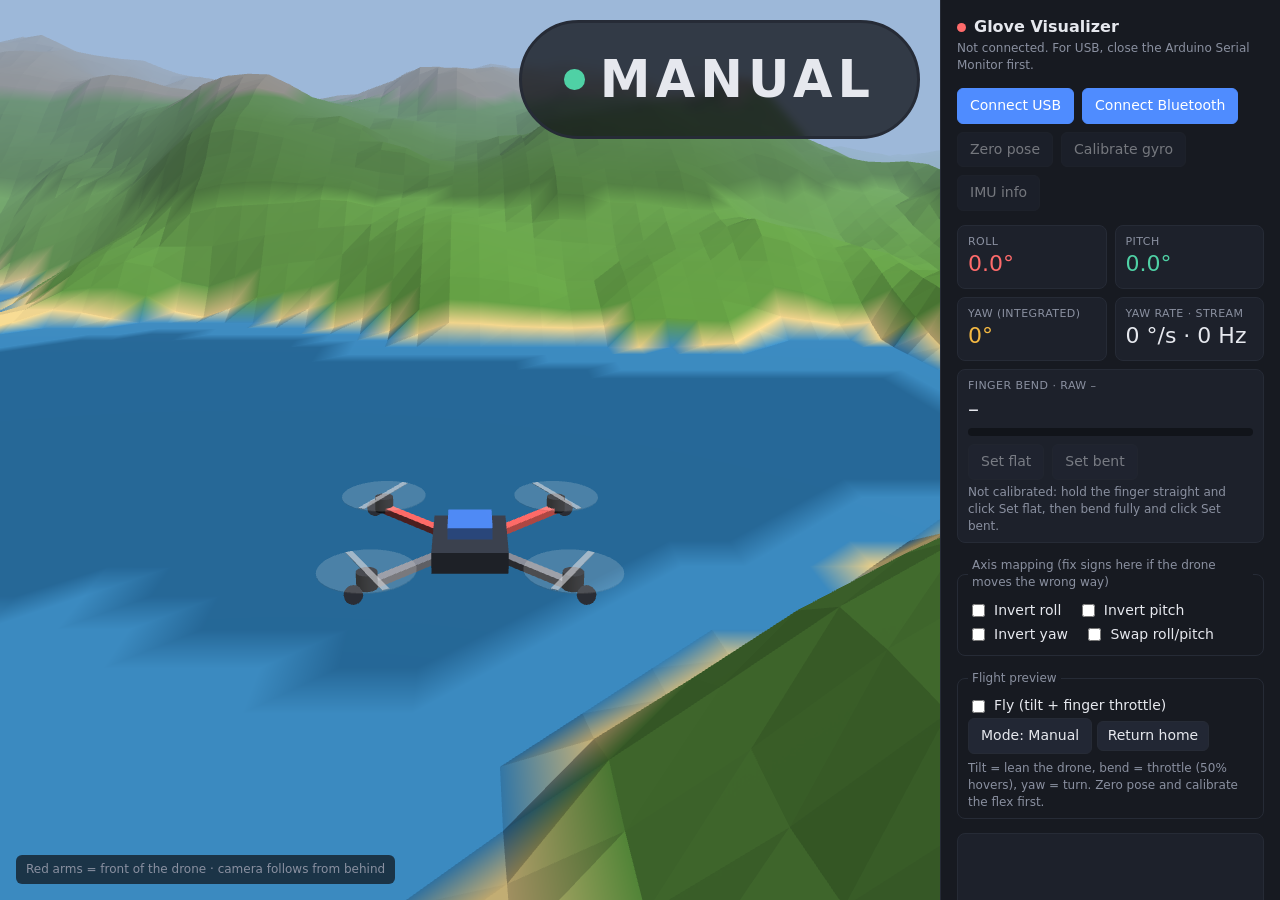
==== commit 1e5c6272: "Fix Windows BLE discovery; enlarge and unify mode badge - Advertise the device name in the primary p" ====
--- a/tools/visualizer/index.html
+++ b/tools/visualizer/index.html
@@ -22,19 +22,19 @@
     position: absolute; left: 16px; bottom: 16px; color: var(--muted); font-size: 12px;
     background: rgba(15,17,21,.7); padding: 6px 10px; border-radius: 6px;
   }
+  /* Both modes use the same size (1.5x the earlier AI badge); only the colours change. Sizes are in em so the badge shrinks on narrow screens. */
   #modeBadge {
-    position: absolute; top: 16px; right: 16px; display: flex; align-items: center; gap: 10px;
-    padding: 10px 20px; border-radius: 999px; font-weight: 700; font-size: 20px; letter-spacing: .06em;
-    background: rgba(15,17,21,.75); border: 2px solid var(--border); color: var(--text);
+    position: absolute; top: 20px; right: 20px; display: flex; align-items: center; gap: .3em;
+    padding: .41em .82em; border-radius: 999px; font-weight: 700; font-size: min(51px, 8vw); letter-spacing: .1em;
+    background: rgba(15,17,21,.75); border: 3px solid var(--border); color: var(--text);
     backdrop-filter: blur(4px); transition: background .2s, border-color .2s, color .2s;
   }
-  #modeBadge .pip { width: 14px; height: 14px; border-radius: 50%; background: var(--ok); }
+  #modeBadge .pip { width: .4em; height: .4em; border-radius: 50%; background: var(--ok); }
   #modeBadge.ai {
-    padding: 14px 28px; font-size: 34px; letter-spacing: .1em;
     background: var(--yaw); border-color: #fff; color: #1a1305;
     box-shadow: 0 0 0 0 rgba(245,185,66,.7); animation: aiGlow 1.4s ease-out infinite;
   }
-  #modeBadge.ai .pip { width: 20px; height: 20px; background: #1a1305; animation: pulse 1s ease-in-out infinite; }
+  #modeBadge.ai .pip { background: #1a1305; animation: pulse 1s ease-in-out infinite; }
   #aiBanner {
     position: absolute; left: 0; right: 0; top: 0; height: 6px; background: var(--yaw);
     display: none; animation: pulse 1s ease-in-out infinite;
@@ -42,7 +42,7 @@
   #view.ai #aiBanner { display: block; }
   #view.ai { box-shadow: inset 0 0 0 4px var(--yaw); }
   @keyframes pulse { 50% { opacity: .35; } }
-  @keyframes aiGlow { 70%, 100% { box-shadow: 0 0 0 22px rgba(245,185,66,0); } }
+  @keyframes aiGlow { 70%, 100% { box-shadow: 0 0 0 33px rgba(245,185,66,0); } }
   @media (prefers-reduced-motion: reduce) {
     #modeBadge.ai, #modeBadge.ai .pip, #aiBanner { animation: none; }
   }
@@ -307,7 +307,11 @@
   if (!navigator.bluetooth) { log('Web Bluetooth is not available. Use Chrome or Edge.'); return; }
   let device;
   try {
-    device = await navigator.bluetooth.requestDevice({ filters: [{ services: [NUS.service] }] });
+    // Match by name or by service, whichever the OS reports (Windows may split the two across packets)
+    device = await navigator.bluetooth.requestDevice({
+      filters: [{ namePrefix: 'WavePilot' }, { services: [NUS.service] }],
+      optionalServices: [NUS.service],
+    });
     $('status').textContent = 'Connecting to ' + (device.name || 'glove') + '…';
     const server = await device.gatt.connect();
     const svc = await server.getPrimaryService(NUS.service);
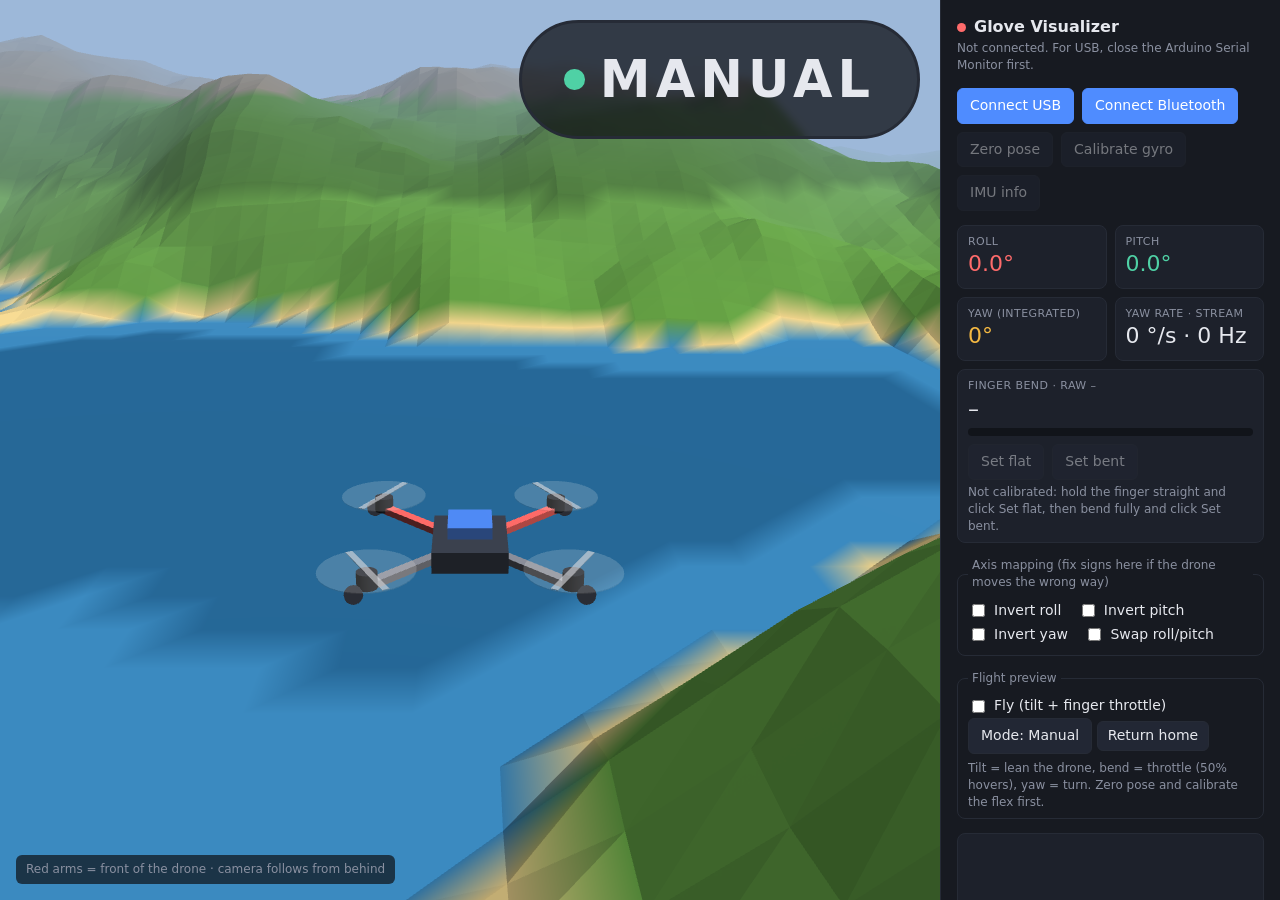
==== commit 56d963db: "AI mode: hold the height the drone had when it was triggered AI mode used to descend to a fixed 9 m " ====
--- a/tools/visualizer/index.html
+++ b/tools/visualizer/index.html
@@ -201,10 +201,13 @@
 // ---------- Buttons and flight mode ----------
 // Firmware sends a bitmask: bit0 = middle finger (flash LEDs while held), bit1 = thumb (toggle mode).
 const buttons = { mask: 0, middle: false, key: false };
-const mode = { ai: false, aiYaw: 0 };
+const mode = { ai: false, aiYaw: 0, aiAgl: 9 };   // aiAgl: height above ground to hold while in AI mode
 function setMode(ai) {
   mode.ai = ai;
-  if (ai) mode.aiYaw = shown.yaw;
+  if (ai) {
+    mode.aiYaw = shown.yaw;                                   // keep the current heading
+    mode.aiAgl = Math.max(2, flight.alt - Math.max(terrainHeight(flight.pos.x, flight.pos.z), 0));   // keep the current height
+  }
   $('mode').textContent = ai ? 'Mode: AI (circling)' : 'Mode: Manual';
   $('modeBadge').classList.toggle('ai', ai);
   $('view').classList.toggle('ai', ai);
@@ -662,7 +665,7 @@
   if (mode.ai) {
     // Constant-speed circle; hold altitude above the terrain
     flight.vel.set(fwd.x * AI_SPEED, flight.vel.y, fwd.z * AI_SPEED);
-    const target = ground + HOVER_AGL;
+    const target = ground + mode.aiAgl;
     flight.vel.y = (target - flight.alt) * 1.5;
     flight.auto = true;
     flight.throttle = 0.5;
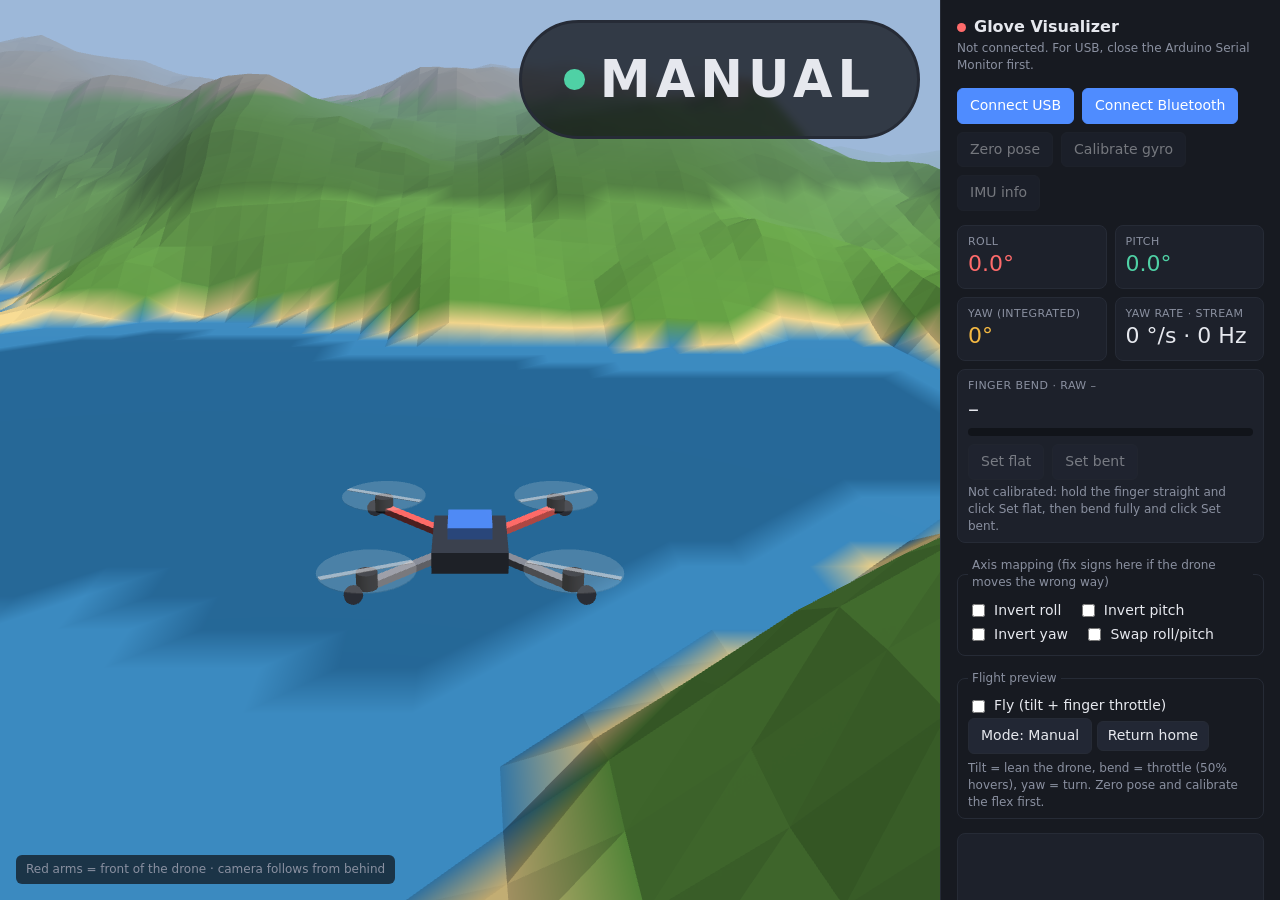
==== commit 5e5c255f: "Middle button fires a beam of hearts; drone LEDs blink by default - Holding the middle-finger button" ====
--- a/tools/visualizer/index.html
+++ b/tools/visualizer/index.html
@@ -125,7 +125,7 @@
       <label class="chk"><input type="checkbox" id="fly">Fly (tilt + finger throttle)</label>
       <button id="mode" title="Thumb button (or M key)">Mode: Manual</button>
       <button id="home" style="padding:4px 10px">Return home</button>
-      <div id="flightInfo" style="color:var(--muted);font-size:12px;margin-top:6px;white-space:pre-line">Tilt = lean the drone, bend = throttle (50% hovers), yaw = turn. Thumb button (or M) switches Manual / AI. Middle finger button (or hold L) flashes the drone LEDs.</div>
+      <div id="flightInfo" style="color:var(--muted);font-size:12px;margin-top:6px;white-space:pre-line">Tilt = lean the drone, bend = throttle (50% hovers), yaw = turn. Thumb button (or M) switches Manual / AI. Hold the middle finger button (or L) to fire a beam of hearts. The drone LEDs blink by default.</div>
     </fieldset>
     <div>
       <canvas id="chart"></canvas>
@@ -199,7 +199,7 @@
 $('flexBent').onclick = () => calibrateFlex('bent');
 
 // ---------- Buttons and flight mode ----------
-// Firmware sends a bitmask: bit0 = middle finger (flash LEDs while held), bit1 = thumb (toggle mode).
+// Firmware sends a bitmask: bit0 = middle finger (beam of hearts while held), bit1 = thumb (toggle mode).
 const buttons = { mask: 0, middle: false, key: false };
 const mode = { ai: false, aiYaw: 0, aiAgl: 9 };   // aiAgl: height above ground to hold while in AI mode
 function setMode(ai) {
@@ -224,7 +224,7 @@
 function onButtons(mask) {
   const pressed = mask & ~buttons.mask;
   if (pressed & 2) setMode(!mode.ai);          // thumb: toggle on press
-  buttons.middle = !!(mask & 1);               // middle finger: LEDs flash while held
+  buttons.middle = !!(mask & 1);               // middle finger: fire hearts while held
   buttons.mask = mask;
 }
 
@@ -519,12 +519,13 @@
   drone.add(blade);
   rotors.push(blade);
 
-  // Status LED on the outside of each motor: red at the front, green at the rear
+  // Status LED on the outside of each motor: red at the front, green at the rear. They blink all the time.
   const led = new THREE.Mesh(new THREE.SphereGeometry(0.09, 12, 8), new THREE.MeshBasicMaterial({ color: 0x2a2d35 }));
   led.position.set(x * 1.12, -0.04, z * 1.12);
   led.userData.on = z < 0 ? 0xff3b3b : 0x3bff6a;
   drone.add(led);
   leds.push(led);
+
 });
 
 function resize() {
@@ -607,6 +608,64 @@
 $('home').onclick = goHome;
 goHome();
 
+// ---------- Beam of hearts: fired from the drone's nose while the middle-finger button is held ----------
+const HEART_RATE = 30;        // hearts per second
+const HEART_SPEED = 30;       // m/s along the drone's nose
+const HEART_LIFE = 1.8;       // s
+const heartTex = (() => {
+  const c = document.createElement('canvas');
+  c.width = c.height = 128;
+  const g = c.getContext('2d');
+  g.translate(64, 60);
+  g.beginPath();
+  g.moveTo(0, 46);
+  g.bezierCurveTo(-70, -2, -42, -52, 0, -22);
+  g.bezierCurveTo(42, -52, 70, -2, 0, 46);
+  g.closePath();
+  const grad = g.createRadialGradient(-14, -18, 4, 0, 0, 62);
+  grad.addColorStop(0, '#ff9ec4'); grad.addColorStop(1, '#e8174f');
+  g.fillStyle = grad; g.fill();
+  g.lineWidth = 4; g.strokeStyle = '#fff'; g.stroke();
+  return new THREE.CanvasTexture(c);
+})();
+const hearts = [];
+for (let i = 0; i < 90; i++) {
+  const sprite = new THREE.Sprite(new THREE.SpriteMaterial({ map: heartTex, transparent: true, depthWrite: false, fog: false }));
+  sprite.visible = false;
+  scene.add(sprite);
+  hearts.push({ sprite, vel: new THREE.Vector3(), age: HEART_LIFE, spin: 0 });
+}
+let heartAcc = 0, heartNext = 0;
+const noseDir = new THREE.Vector3(), noseUp = new THREE.Vector3(), noseSide = new THREE.Vector3();
+function updateHearts(dt) {
+  noseDir.set(0, 0, -1).applyQuaternion(drone.quaternion);
+  noseUp.set(0, 1, 0).applyQuaternion(drone.quaternion);
+  noseSide.crossVectors(noseDir, noseUp);
+  if (buttons.middle || buttons.key) {
+    heartAcc += dt * HEART_RATE;
+    while (heartAcc >= 1) {
+      heartAcc -= 1;
+      const h = hearts.find((x) => x.age >= HEART_LIFE);   // reuse an expired heart
+      if (!h) break;
+      h.age = 0;
+      h.spin = (Math.random() - 0.5) * 3;
+      h.sprite.visible = true;
+      h.sprite.position.copy(drone.position).addScaledVector(noseDir, 1.2);
+      h.vel.copy(noseDir).multiplyScalar(HEART_SPEED).add(flight.vel)
+        .addScaledVector(noseUp, (Math.random() - 0.5) * 2.4).addScaledVector(noseSide, (Math.random() - 0.5) * 2.4);
+    }
+  } else heartAcc = 0;
+  for (const h of hearts) {
+    if (h.age >= HEART_LIFE) { h.sprite.visible = false; continue; }
+    h.age += dt;
+    h.sprite.position.addScaledVector(h.vel, dt);
+    const t = h.age / HEART_LIFE;
+    h.sprite.scale.setScalar(0.7 + 1.1 * t);
+    h.sprite.material.opacity = t < 0.6 ? 1 : 1 - (t - 0.6) / 0.4;
+    h.sprite.material.rotation += h.spin * dt;
+  }
+}
+
 // ---------- Rotors: motor speed follows throttle, with a tilt mix like a flight controller ----------
 const MAX_OMEGA = 60;         // rad/s of blade spin at full motor speed (visual, not real rpm)
 const MIX_GAIN = 0.15;        // motor speed change at full lean (30 deg)
@@ -615,8 +674,8 @@
   // Lean command: nose down speeds up the rear motors, right side down speeds up the left motors
   const pitchCmd = Math.max(-1, Math.min(1, deadband(m.pitch) / 30));
   const rollCmd = Math.max(-1, Math.min(1, deadband(m.roll) / 30));
-  const flash = (buttons.middle || buttons.key) && Math.floor(performance.now() / 120) % 2 === 0;
-  for (const led of leds) led.material.color.setHex(flash ? led.userData.on : 0x2a2d35);
+  const blinkOn = Math.floor(performance.now() / 250) % 2 === 0;   // 2 Hz
+  for (const led of leds) led.material.color.setHex(blinkOn ? led.userData.on : 0x2a2d35);
   rotors.forEach((b, i) => {
     const front = b.position.z < 0, left = b.position.x < 0;
     let target = flight.throttle;
@@ -706,6 +765,7 @@
   }
   flight.alt = Math.min(flight.alt, groundNow + 250);
   drone.position.set(flight.pos.x, flight.alt, flight.pos.z);
+  updateHearts(dt);
   shadow.position.set(flight.pos.x, groundNow + 0.15, flight.pos.z);
   shadow.material.opacity = 0.35 * Math.max(0, 1 - (flight.alt - groundNow) / 30);
 
